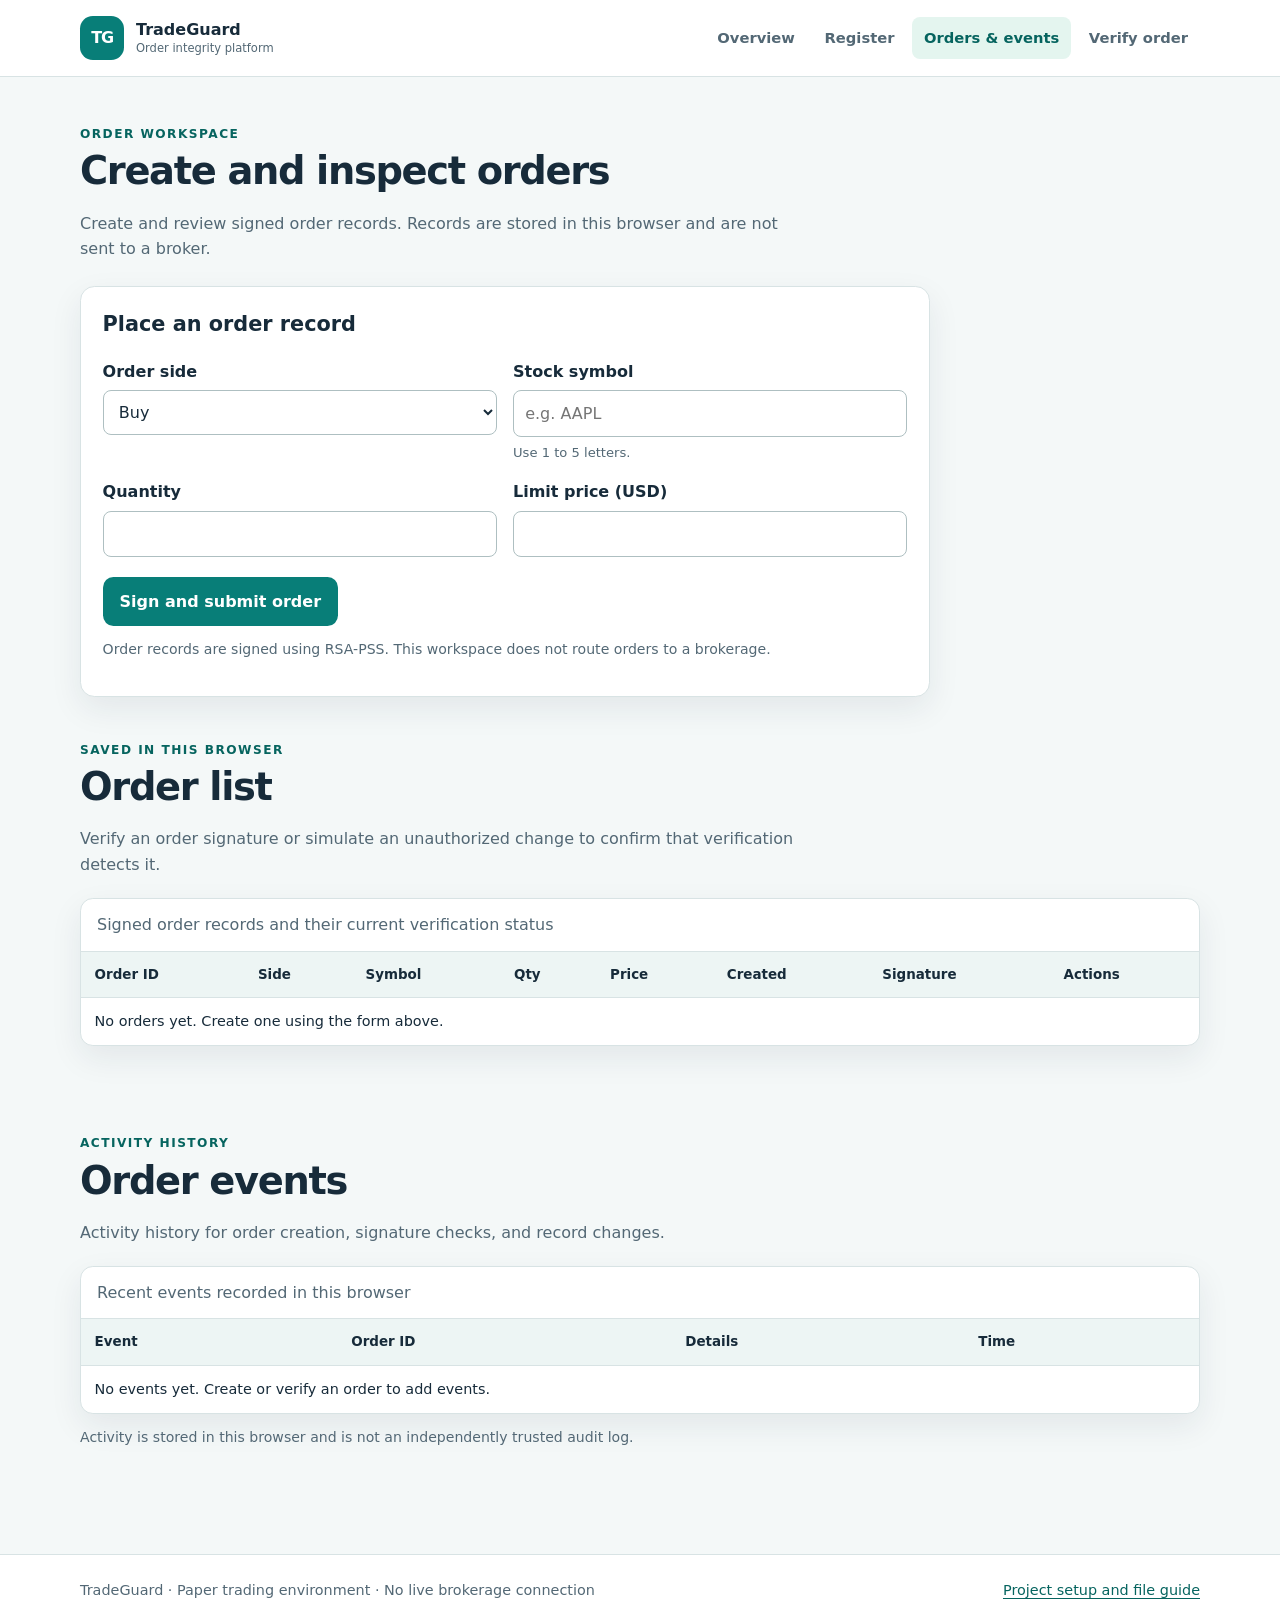
==== pages/orders.html @ ef357cdc "Publish current TradeGuard project Co-authored-by: Copilot <223556219+Copilot@users.noreply.github.c" ====
<!DOCTYPE html>
<html lang="en">
<head>
  <meta charset="UTF-8">
  <meta name="viewport" content="width=device-width, initial-scale=1.0">
  <meta name="description" content="Create signed stock order records and review order activity.">
  <title>Order Workspace | TradeGuard</title>
  <link rel="stylesheet" href="../assets/css/styles.css">
  <script src="../assets/js/app.js" defer></script>
</head>
<body data-page="orders">
  <a class="skip-link" href="#main-content">Skip to content</a>
  <header class="site-header">
    <a class="brand" href="../index.html" aria-label="TradeGuard home">
      <span class="brand-mark" aria-hidden="true">TG</span>
      <span>TradeGuard <span class="brand-subtitle">Order integrity platform</span></span>
    </a>
    <nav class="primary-nav" aria-label="Main navigation">
      <a href="../index.html">Overview</a>
      <a href="register.html">Register</a>
      <a href="orders.html" aria-current="page">Orders &amp; events</a>
      <a href="verify.html">Verify order</a>
    </nav>
  </header>
  <main id="main-content" class="page-width page-main">
    <header class="page-title">
      <p class="eyebrow">Order workspace</p>
      <h1>Create and inspect orders</h1>
      <p>Create and review signed order records. Records are stored in this browser and are not sent to a broker.</p>
    </header>
    <section class="panel form-panel" aria-labelledby="create-order-heading">
      <h2 id="create-order-heading">Place an order record</h2>
      <form id="order-form">
        <div class="form-grid">
          <div class="form-field">
            <label for="order-side">Order side</label>
            <select id="order-side" name="side" required>
              <option value="BUY">Buy</option>
              <option value="SELL">Sell</option>
            </select>
          </div>
          <div class="form-field">
            <label for="stock-symbol">Stock symbol</label>
            <input id="stock-symbol" name="symbol" type="text" pattern="[A-Za-z]{1,5}" maxlength="5" placeholder="e.g. AAPL" required>
            <small>Use 1 to 5 letters.</small>
          </div>
          <div class="form-field">
            <label for="order-quantity">Quantity</label>
            <input id="order-quantity" name="quantity" type="number" min="1" max="1000000" step="1" required>
          </div>
          <div class="form-field">
            <label for="order-price">Limit price (USD)</label>
            <input id="order-price" name="price" type="number" min="0.01" max="1000000" step="0.01" required>
          </div>
        </div>
        <button class="button button-primary" type="submit">Sign and submit order</button>
      </form>
      <p class="helper-text">Order records are signed using RSA-PSS. This workspace does not route orders to a brokerage.</p>
    </section>

    <section class="section-block" aria-labelledby="orders-heading">
      <div class="section-heading">
        <p class="eyebrow">Saved in this browser</p>
        <h2 id="orders-heading">Order list</h2>
        <p>Verify an order signature or simulate an unauthorized change to confirm that verification detects it.</p>
      </div>
      <div class="table-scroll">
        <table>
          <caption>Signed order records and their current verification status</caption>
          <thead><tr><th scope="col">Order ID</th><th scope="col">Side</th><th scope="col">Symbol</th><th scope="col">Qty</th><th scope="col">Price</th><th scope="col">Created</th><th scope="col">Signature</th><th scope="col">Actions</th></tr></thead>
          <tbody id="orders-table-body"><tr><td colspan="8">Loading orders…</td></tr></tbody>
        </table>
      </div>
    </section>

    <section class="section-block" aria-labelledby="events-heading">
      <div class="section-heading">
        <p class="eyebrow">Activity history</p>
        <h2 id="events-heading">Order events</h2>
        <p>Activity history for order creation, signature checks, and record changes.</p>
      </div>
      <div class="table-scroll">
        <table>
          <caption>Recent events recorded in this browser</caption>
          <thead><tr><th scope="col">Event</th><th scope="col">Order ID</th><th scope="col">Details</th><th scope="col">Time</th></tr></thead>
          <tbody id="events-table-body"><tr><td colspan="4">Loading events…</td></tr></tbody>
        </table>
      </div>
      <p class="helper-text">Activity is stored in this browser and is not an independently trusted audit log.</p>
    </section>
  </main>
  <footer class="site-footer">
    <p>TradeGuard · Paper trading environment · No live brokerage connection</p>
    <a href="../README.md">Project setup and file guide</a>
  </footer>
  <div class="app-message" id="app-message" role="status" aria-live="polite"></div>
</body>
</html>
---- assets/css/styles.css ----
:root {
  color-scheme: light;
  --ink: #172b3a;
  --muted: #536875;
  --paper: #f4f8f8;
  --surface: #ffffff;
  --line: #d8e3e4;
  --teal: #087e78;
  --teal-dark: #06645f;
  --mint: #e4f5ef;
  --gold: #f5bc58;
  --danger: #a83333;
  --shadow: 0 12px 32px rgb(23 43 58 / 8%);
  font-family: Inter, ui-sans-serif, system-ui, -apple-system, BlinkMacSystemFont, "Segoe UI", sans-serif;
}

* {
  box-sizing: border-box;
}

body {
  min-width: 320px;
  margin: 0;
  background: var(--paper);
  color: var(--ink);
  line-height: 1.6;
}

a {
  color: var(--teal-dark);
  text-underline-offset: 0.18em;
}

a:hover {
  color: #034f4b;
}

button,
input,
select {
  font: inherit;
}

.skip-link {
  position: absolute;
  z-index: 2;
  top: 0.5rem;
  left: 0.5rem;
  padding: 0.65rem 0.9rem;
  transform: translateY(-160%);
  background: var(--surface);
  border-radius: 0.5rem;
}

.skip-link:focus {
  transform: translateY(0);
}

.site-header {
  display: flex;
  align-items: center;
  justify-content: space-between;
  gap: 1.5rem;
  padding: 1rem max(1.25rem, calc((100% - 1120px) / 2));
  background: var(--surface);
  border-bottom: 1px solid var(--line);
}

.brand {
  display: inline-flex;
  align-items: center;
  gap: 0.75rem;
  color: var(--ink);
  font-weight: 800;
  line-height: 1.2;
  text-decoration: none;
}

.brand-mark {
  display: grid;
  width: 2.75rem;
  aspect-ratio: 1;
  place-items: center;
  color: white;
  background: var(--teal);
  border-radius: 0.8rem;
  letter-spacing: -0.08em;
}

.brand-subtitle {
  display: block;
  margin-top: 0.15rem;
  color: var(--muted);
  font-size: 0.72rem;
  font-weight: 500;
}

.primary-nav {
  display: flex;
  flex-wrap: wrap;
  gap: 0.35rem;
}

.primary-nav a {
  padding: 0.55rem 0.75rem;
  border-radius: 0.5rem;
  color: var(--muted);
  font-size: 0.92rem;
  font-weight: 650;
  text-decoration: none;
}

.primary-nav a:hover,
.primary-nav a[aria-current="page"] {
  color: var(--teal-dark);
  background: var(--mint);
}

.page-width {
  width: min(1120px, calc(100% - 2.5rem));
  margin-inline: auto;
}

.hero {
  display: flex;
  align-items: center;
  justify-content: space-between;
  gap: clamp(2rem, 6vw, 5rem);
  padding-block: clamp(3rem, 8vw, 6rem);
}

.hero-copy {
  flex: 1 1 56%;
}

.hero h1 {
  max-width: 760px;
  margin: 0.4rem 0 1rem;
  font-size: clamp(2.35rem, 5vw, 4.2rem);
  letter-spacing: -0.055em;
  line-height: 1.08;
}

.hero-intro {
  max-width: 640px;
  color: var(--muted);
  font-size: 1.1rem;
}

.eyebrow {
  margin: 0;
  color: var(--teal-dark);
  font-size: 0.76rem;
  font-weight: 800;
  letter-spacing: 0.12em;
  text-transform: uppercase;
}

.button-row {
  display: flex;
  flex-wrap: wrap;
  gap: 0.75rem;
  margin-block: 1.5rem;
}

.button {
  display: inline-flex;
  min-height: 2.8rem;
  align-items: center;
  justify-content: center;
  padding: 0.65rem 1rem;
  border: 1px solid transparent;
  border-radius: 0.65rem;
  cursor: pointer;
  font-weight: 750;
  text-decoration: none;
}

.button-primary {
  color: white;
  background: var(--teal);
}

.button-primary:hover {
  color: white;
  background: var(--teal-dark);
}

.button-secondary {
  color: var(--teal-dark);
  background: white;
  border-color: var(--line);
}

.button-secondary:hover {
  color: var(--teal-dark);
  border-color: var(--teal);
}

.notice {
  max-width: 630px;
  padding: 0.8rem 1rem;
  color: #6b4a12;
  background: #fff5df;
  border-left: 4px solid var(--gold);
  border-radius: 0.4rem;
  font-size: 0.9rem;
}

.hero-visual {
  flex: 0 1 390px;
  margin: 0;
  padding: 1rem;
  background: var(--surface);
  border: 1px solid var(--line);
  border-radius: 1.3rem;
  box-shadow: var(--shadow);
}

.hero-visual img {
  display: block;
  width: 100%;
}

figcaption,
.helper-text {
  color: var(--muted);
  font-size: 0.88rem;
}

.hero-visual figcaption {
  padding: 0.25rem 0.4rem 0.3rem;
}

.section-block {
  padding-block: 2.75rem;
}

.section-heading {
  margin-bottom: 1.3rem;
}

.section-heading h2,
.page-title h1 {
  margin: 0.25rem 0 0.35rem;
  font-size: clamp(1.7rem, 3vw, 2.4rem);
  letter-spacing: -0.035em;
  line-height: 1.2;
}

.section-heading > p:last-child,
.page-title > p:last-child {
  max-width: 720px;
  margin-bottom: 0;
  color: var(--muted);
}

.step-list {
  display: grid;
  grid-template-columns: repeat(3, minmax(0, 1fr));
  gap: 1rem;
  margin: 0;
  padding: 0;
  list-style: none;
}

.step-list li,
.media-card,
.panel,
.info-panel {
  padding: 1.35rem;
  background: var(--surface);
  border: 1px solid var(--line);
  border-radius: 0.9rem;
  box-shadow: var(--shadow);
}

.step-number {
  color: var(--teal);
  font-size: 0.78rem;
  font-weight: 850;
  letter-spacing: 0.1em;
}

.step-list h3,
.media-card h3 {
  margin: 0.25rem 0;
}

.step-list p,
.media-card p {
  margin: 0.35rem 0 0;
  color: var(--muted);
}

.resources-section {
  border-top: 1px solid var(--line);
}

.resource-grid {
  display: grid;
  grid-template-columns: repeat(2, minmax(0, 1fr));
  gap: 1rem;
}

.resource-card {
  display: flex;
  min-height: 220px;
  align-items: flex-start;
  flex-direction: column;
  padding: 1.35rem;
  background: var(--surface);
  border: 1px solid var(--line);
  border-radius: 0.9rem;
  box-shadow: var(--shadow);
}

.resource-category {
  color: var(--teal-dark);
  font-size: 0.76rem;
  font-weight: 800;
  letter-spacing: 0.08em;
  text-transform: uppercase;
}

.resource-card h3 {
  margin: 0.4rem 0 0.25rem;
}

.resource-card p {
  margin: 0 0 1rem;
  color: var(--muted);
}

.resource-card a {
  margin-top: auto;
  font-weight: 750;
}

.resource-visual {
  display: grid;
  grid-template-columns: minmax(0, 1fr) minmax(120px, 0.8fr);
  column-gap: 0.75rem;
}

.resource-visual .resource-category,
.resource-visual h3,
.resource-visual p {
  grid-column: 1;
}

.resource-visual .media-image {
  grid-column: 2;
  grid-row: 1 / span 3;
  align-self: center;
}

.media-image {
  display: block;
  width: 100%;
  max-height: 150px;
  object-fit: contain;
  background: #f0f7f5;
  border-radius: 0.5rem;
}

.resource-visual p {
  align-self: start;
}

.getting-started {
  padding: 1.5rem;
  background: var(--mint);
  border-radius: 1rem;
}

.getting-started h2 {
  margin-top: 0;
}

.link-list {
  padding-left: 1.3rem;
}

.link-list li + li {
  margin-top: 0.45rem;
}

.site-footer {
  display: flex;
  flex-wrap: wrap;
  justify-content: space-between;
  gap: 0.5rem 1rem;
  margin-top: 3rem;
  padding: 1.5rem max(1.25rem, calc((100% - 1120px) / 2));
  color: var(--muted);
  background: var(--surface);
  border-top: 1px solid var(--line);
  font-size: 0.9rem;
}

.site-footer p {
  margin: 0;
}

.page-main {
  min-height: 65vh;
  padding-top: 3rem;
}

.page-title {
  margin-bottom: 1.5rem;
}

.form-panel {
  max-width: 850px;
}

.registration-page .page-title,
.registration-page .form-panel {
  max-width: 640px;
  margin-inline: auto;
}

.registration-page .form-grid {
  grid-template-columns: 1fr;
}

.registration-note {
  margin-bottom: 0;
}

.registration-next {
  margin-top: 0.25rem;
}

.registration-next[hidden] {
  display: none;
}

.form-panel h2,
.info-panel h2 {
  margin-top: 0;
  font-size: 1.3rem;
}

.form-grid {
  display: grid;
  grid-template-columns: repeat(2, minmax(0, 1fr));
  gap: 1rem;
  margin-bottom: 1.25rem;
}

.form-field {
  display: flex;
  flex-direction: column;
  gap: 0.35rem;
}

.form-field label,
.checkbox-field {
  font-weight: 700;
}

.form-field input,
.form-field select {
  width: 100%;
  min-height: 2.8rem;
  padding: 0.6rem 0.7rem;
  color: var(--ink);
  background: white;
  border: 1px solid #aebfc1;
  border-radius: 0.5rem;
}

.form-field input:focus,
.form-field select:focus {
  border-color: var(--teal);
  outline: 3px solid rgb(8 126 120 / 18%);
}

.form-field small {
  color: var(--muted);
  font-size: 0.82rem;
}

.checkbox-field {
  display: flex;
  align-items: flex-start;
  gap: 0.55rem;
  margin-bottom: 1rem;
  font-size: 0.92rem;
}

.checkbox-field input {
  width: 1.1rem;
  height: 1.1rem;
  margin-top: 0.2rem;
  accent-color: var(--teal);
}

.form-error,
.form-success {
  min-height: 1.4rem;
  font-weight: 650;
}

.form-error {
  color: var(--danger);
}

.form-success {
  color: var(--teal-dark);
}

.section-heading .eyebrow {
  margin-bottom: 0.2rem;
}

.table-scroll {
  overflow-x: auto;
  background: var(--surface);
  border: 1px solid var(--line);
  border-radius: 0.8rem;
  box-shadow: var(--shadow);
}

table {
  width: 100%;
  border-collapse: collapse;
  text-align: left;
}

caption {
  padding: 0.8rem 1rem;
  color: var(--muted);
  text-align: left;
}

th,
td {
  padding: 0.75rem 0.85rem;
  border-top: 1px solid var(--line);
  vertical-align: middle;
}

th {
  background: #edf5f4;
  font-size: 0.84rem;
  white-space: nowrap;
}

td {
  font-size: 0.9rem;
}

.table-action {
  display: inline-block;
  margin: 0.15rem 0.35rem 0.15rem 0;
  padding: 0.35rem 0.55rem;
  color: var(--teal-dark);
  background: white;
  border: 1px solid var(--line);
  border-radius: 0.4rem;
  cursor: pointer;
  font-weight: 700;
  text-decoration: none;
  white-space: nowrap;
}

.table-action:hover {
  border-color: var(--teal);
}

.status-valid {
  color: #12603c;
  font-weight: 750;
}

.status-invalid {
  color: var(--danger);
  font-weight: 750;
}

.helper-text {
  margin-top: 0.75rem;
}

.verification-result {
  margin-top: 1.2rem;
}

.result-card {
  padding: 1rem;
  border: 1px solid var(--line);
  border-radius: 0.65rem;
}

.result-card.valid {
  background: #e8f7ee;
  border-color: #91c9a7;
}

.result-card.invalid {
  background: #fff0ed;
  border-color: #e1aaa1;
}

.result-card h3 {
  margin: 0 0 0.25rem;
}

.result-card p {
  margin: 0;
}

.info-panel {
  max-width: 850px;
}

.app-message {
  position: fixed;
  z-index: 3;
  right: 1rem;
  bottom: 1rem;
  max-width: min(32rem, calc(100% - 2rem));
  padding: 0;
  color: var(--ink);
  background: var(--surface);
  border-radius: 0.6rem;
  box-shadow: var(--shadow);
}

.app-message:not(:empty) {
  padding: 0.8rem 1rem;
  border: 1px solid var(--line);
}

.app-message[data-kind="error"] {
  color: var(--danger);
}

@media (max-width: 760px) {
  .site-header {
    align-items: flex-start;
    flex-direction: column;
    gap: 0.8rem;
    padding-inline: 1.25rem;
  }

  .hero {
    align-items: stretch;
    flex-direction: column;
  }

  .hero-visual {
    flex-basis: auto;
    max-width: 480px;
  }

  .step-list,
  .resource-grid {
    grid-template-columns: 1fr;
  }

  .resource-card {
    min-height: unset;
  }
}

@media (max-width: 520px) {
  .page-width {
    width: min(100% - 1.5rem, 1120px);
  }

  .primary-nav {
    gap: 0.15rem;
  }

  .primary-nav a {
    padding: 0.45rem 0.5rem;
    font-size: 0.84rem;
  }

  .form-grid {
    grid-template-columns: 1fr;
  }

  .page-main {
    padding-top: 2rem;
  }

  .site-footer {
    padding-inline: 1rem;
  }
}
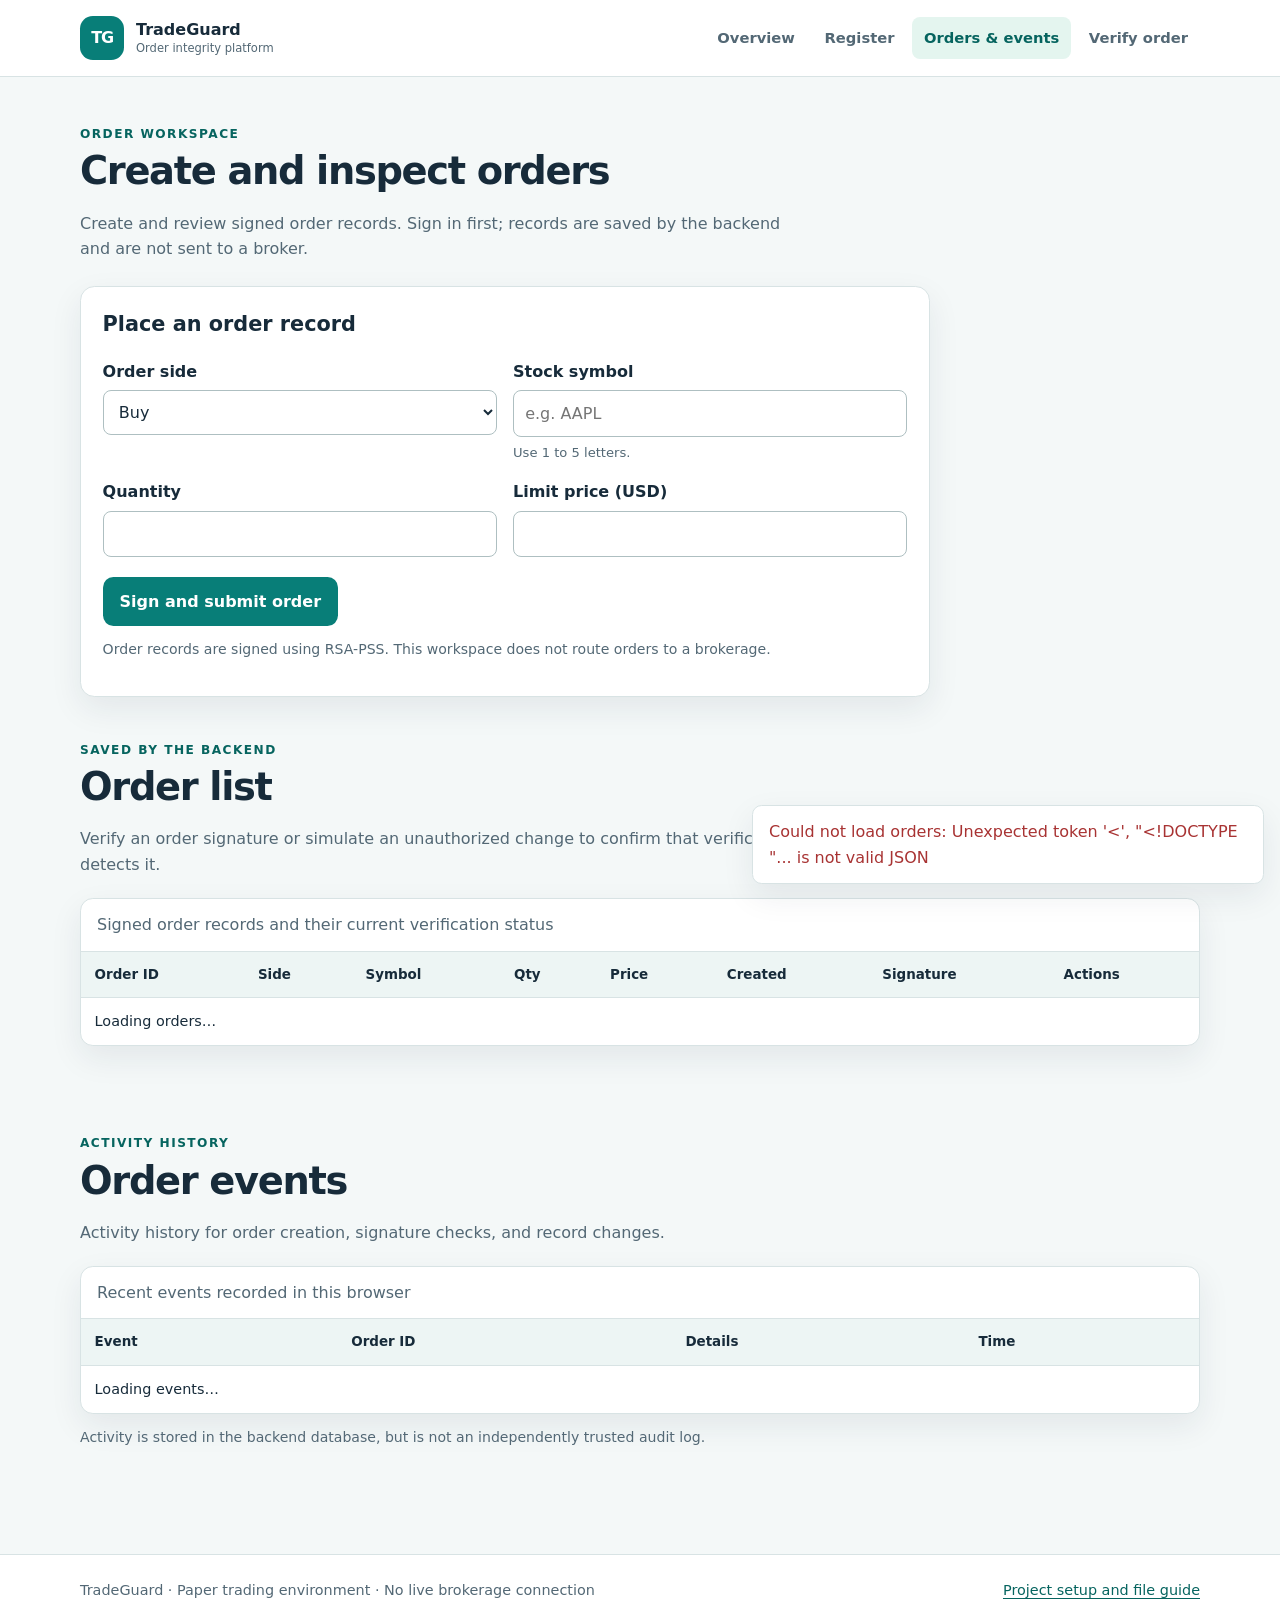
==== commit b820a9bb: "Add FastAPI backend and SQLite persistence Co-authored-by: Copilot <223556219+Copilot@users.noreply." ====
--- a/pages/orders.html
+++ b/pages/orders.html
@@ -5,7 +5,7 @@
   <meta name="viewport" content="width=device-width, initial-scale=1.0">
   <meta name="description" content="Create signed stock order records and review order activity.">
   <title>Order Workspace | TradeGuard</title>
-  <link rel="stylesheet" href="../assets/css/styles.css">
+  <link rel="stylesheet" href="../assets/css/styles.css?v=2">
   <script src="../assets/js/app.js" defer></script>
 </head>
 <body data-page="orders">
@@ -26,7 +26,7 @@
     <header class="page-title">
       <p class="eyebrow">Order workspace</p>
       <h1>Create and inspect orders</h1>
-      <p>Create and review signed order records. Records are stored in this browser and are not sent to a broker.</p>
+      <p>Create and review signed order records. Sign in first; records are saved by the backend and are not sent to a broker.</p>
     </header>
     <section class="panel form-panel" aria-labelledby="create-order-heading">
       <h2 id="create-order-heading">Place an order record</h2>
@@ -60,7 +60,7 @@
 
     <section class="section-block" aria-labelledby="orders-heading">
       <div class="section-heading">
-        <p class="eyebrow">Saved in this browser</p>
+        <p class="eyebrow">Saved by the backend</p>
         <h2 id="orders-heading">Order list</h2>
         <p>Verify an order signature or simulate an unauthorized change to confirm that verification detects it.</p>
       </div>
@@ -86,7 +86,7 @@
           <tbody id="events-table-body"><tr><td colspan="4">Loading events…</td></tr></tbody>
         </table>
       </div>
-      <p class="helper-text">Activity is stored in this browser and is not an independently trusted audit log.</p>
+      <p class="helper-text">Activity is stored in the backend database, but is not an independently trusted audit log.</p>
     </section>
   </main>
   <footer class="site-footer">
--- a/assets/css/styles.css
+++ b/assets/css/styles.css
@@ -434,7 +434,7 @@
   margin-top: 0.25rem;
 }
 
-.registration-next[hidden] {
+.button[hidden] {
   display: none;
 }
 
